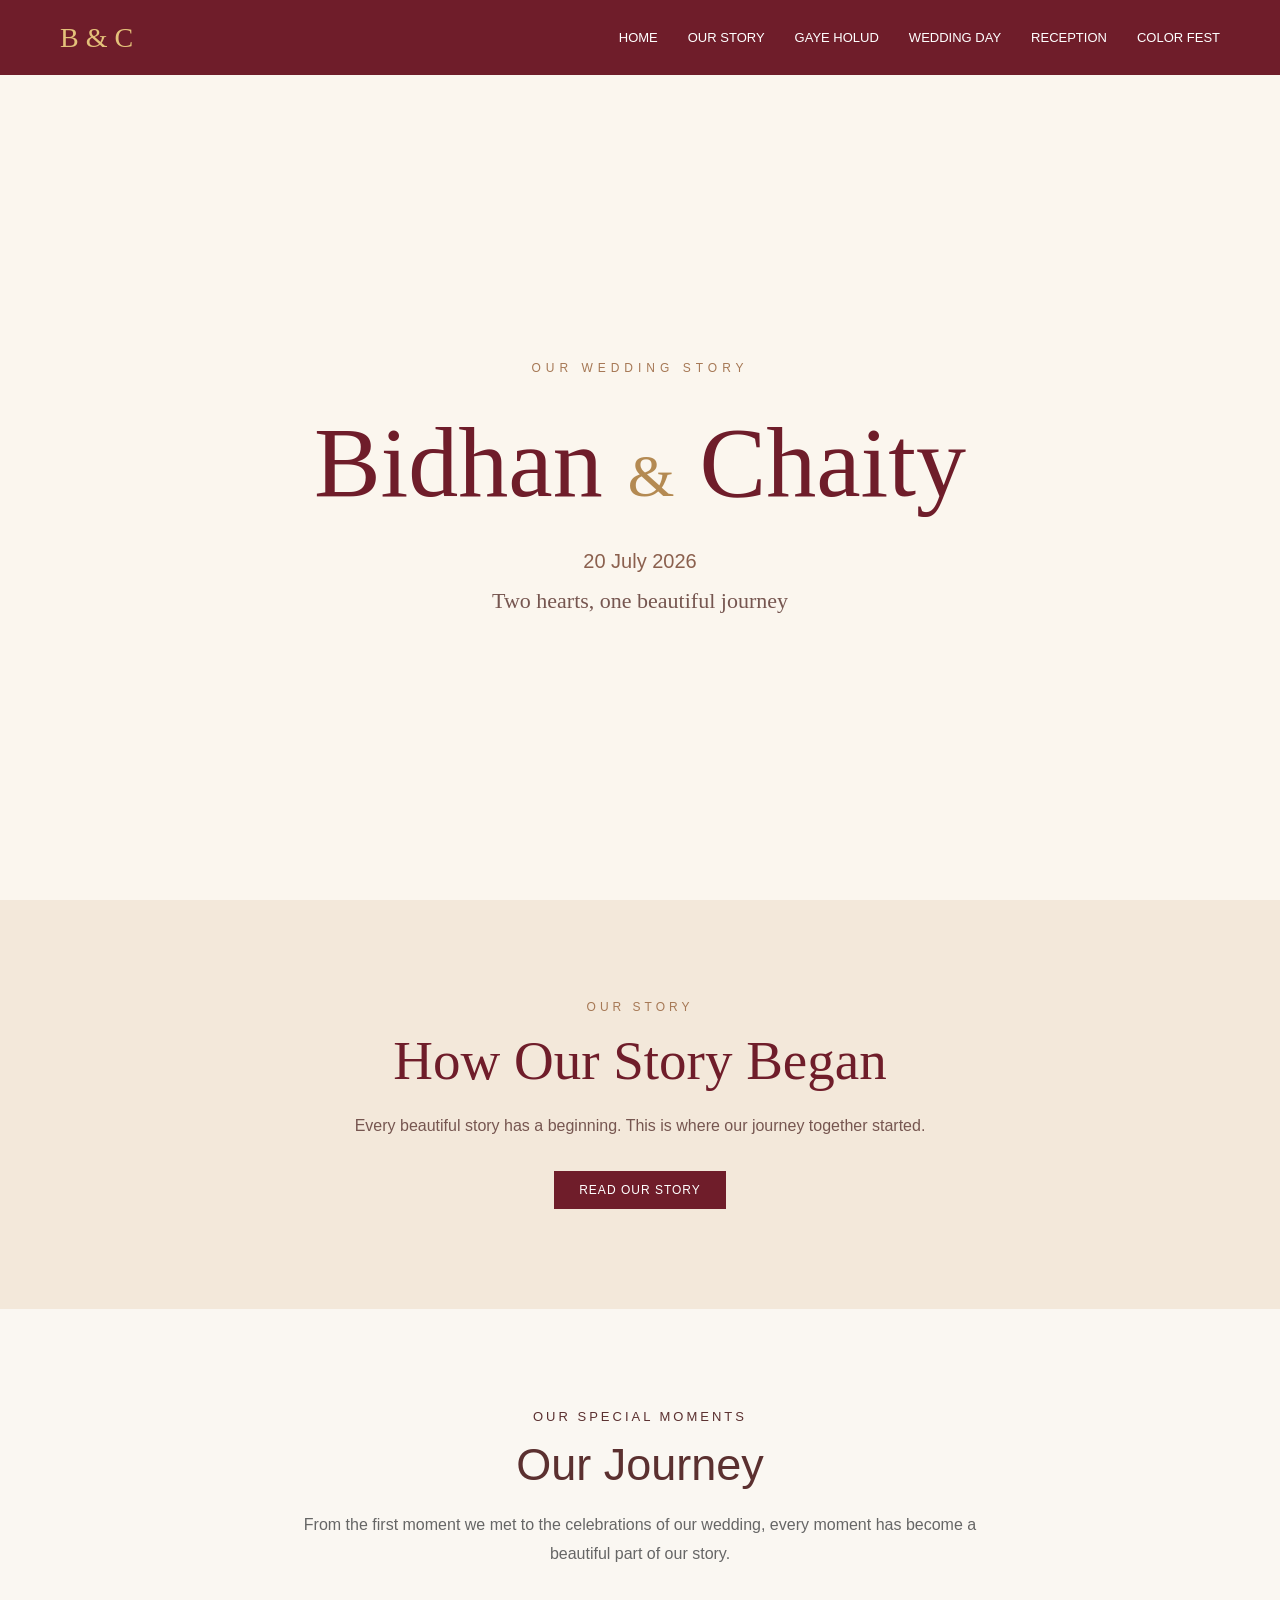
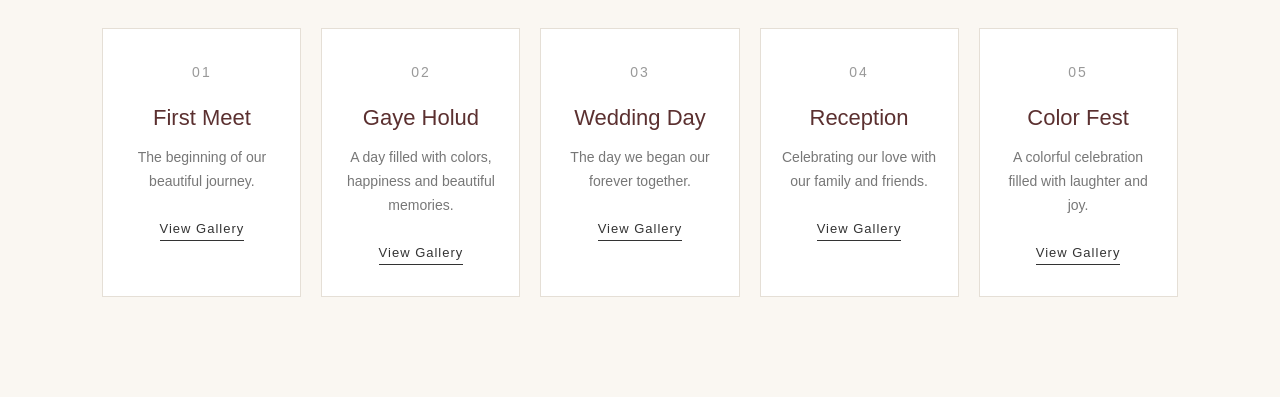
==== index.html @ 55368a43 "initial commit" ====
<!DOCTYPE html>
<html lang="en">
<head>
    <meta charset="UTF-8">
    <meta name="viewport" content="width=device-width, initial-scale=1.0">

    <title>Bidhan & Chaity</title>

    <link rel="stylesheet" href="style.css">
</head>

<body>

    <nav>
        <div class="logo">B & C</div>

        <div class="menu">
            <a href="#">Home</a>
            <a href="#">Our Story</a>
            <a href="#">Gaye Holud</a>
            <a href="#">Wedding Day</a>
            <a href="#">Reception</a>
            <a href="#">Color Fest</a>
        </div>
    </nav>


    <section class="hero">

        <p>OUR WEDDING STORY</p>

        <h1>
            Bidhan
            <span>&</span>
            Chaity
        </h1>

        <h3>20 July 2026</h3>

        <p class="subtitle">
            Two hearts, one beautiful journey
        </p>

    </section>
    <section class="our-story">

    <p class="section-title">
        OUR STORY
    </p>

    <h2>
        How Our Story Began
    </h2>

    <p class="story-text">
        Every beautiful story has a beginning.
        This is where our journey together started.
    </p>

    <a href="#" class="story-button">
        Read Our Story
    </a>

</section>
<section class="journey" id="journey">

    <div class="section-heading">
        <p class="small-title">OUR SPECIAL MOMENTS</p>
        <h2>Our Journey</h2>
        <p class="section-description">
            From the first moment we met to the celebrations of our wedding,
            every moment has become a beautiful part of our story.
        </p>
    </div>

    <div class="journey-container">

        <div class="journey-item">
            <div class="journey-number">01</div>
            <h3>First Meet</h3>
            <p>
                The beginning of our beautiful journey.
            </p>
            <a href="#">View Gallery</a>
        </div>

        <div class="journey-item">
            <div class="journey-number">02</div>
            <h3>Gaye Holud</h3>
            <p>
                A day filled with colors, happiness and beautiful memories.
            </p>
            <a href="#">View Gallery</a>
        </div>

        <div class="journey-item">
            <div class="journey-number">03</div>
            <h3>Wedding Day</h3>
            <p>
                The day we began our forever together.
            </p>
            <a href="#">View Gallery</a>
        </div>

        <div class="journey-item">
            <div class="journey-number">04</div>
            <h3>Reception</h3>
            <p>
                Celebrating our love with our family and friends.
            </p>
            <a href="#">View Gallery</a>
        </div>

        <div class="journey-item">
            <div class="journey-number">05</div>
            <h3>Color Fest</h3>
            <p>
                A colorful celebration filled with laughter and joy.
            </p>
            <a href="#">View Gallery</a>
        </div>

    </div>

</section>

</body>
</html>
---- style.css ----
* {
    margin: 0;
    padding: 0;
    box-sizing: border-box;
}

body {
    background: #fbf6ee;
    color: #5b3030;
    font-family: Arial, sans-serif;
}


/* NAVBAR */

nav {
    height: 75px;

    display: flex;
    align-items: center;
    justify-content: space-between;

    padding: 0 60px;

    background: #6f1d2a;
}

.logo {
    color: #e4c17a;
    font-size: 28px;
    font-family: Georgia, serif;
}

.menu {
    display: flex;
    gap: 30px;
}

.menu a {
    color: white;
    text-decoration: none;

    font-size: 13px;
    text-transform: uppercase;
}

.menu a:hover {
    color: #e4c17a;
}


/* HERO */

.hero {
    height: calc(100vh - 75px);

    display: flex;
    flex-direction: column;

    justify-content: center;
    align-items: center;

    text-align: center;
}

.hero > p:first-child {
    color: #a67855;

    font-size: 12px;

    letter-spacing: 5px;
}

.hero h1 {
    font-family: Georgia, serif;

    font-size: 100px;

    font-weight: normal;

    color: #6f1d2a;

    margin: 30px 0;
}

.hero h1 span {
    color: #b48a52;

    font-size: 60px;
}

.hero h3 {
    font-size: 20px;

    font-weight: normal;

    color: #8b604e;
}

.subtitle {
    margin-top: 15px;

    font-family: Georgia, serif;

    font-size: 22px;

    color: #765650;
}
/* OUR STORY */

.our-story {
    padding: 100px 20px;

    text-align: center;

    background: #f3e8da;
}

.section-title {
    color: #a67855;

    font-size: 12px;

    letter-spacing: 4px;

    margin-bottom: 15px;
}

.our-story h2 {
    font-family: Georgia, serif;

    font-size: 55px;

    font-weight: normal;

    color: #6f1d2a;

    margin-bottom: 20px;
}

.story-text {
    max-width: 600px;

    margin: auto;

    color: #765650;

    font-size: 16px;

    line-height: 1.8;
}

.story-button {
    display: inline-block;

    margin-top: 30px;

    padding: 12px 25px;

    background: #6f1d2a;

    color: white;

    text-decoration: none;

    font-size: 12px;

    text-transform: uppercase;

    letter-spacing: 1px;
}

.story-button:hover {
    background: #8b2938;
}

/* =========================
   OUR JOURNEY
========================= */

.journey {
    padding: 100px 8%;
    background: #faf7f2;
}

.section-heading {
    text-align: center;
    max-width: 700px;
    margin: 0 auto 60px;
}

.small-title {
    font-size: 13px;
    letter-spacing: 3px;
    text-transform: uppercase;
    margin-bottom: 15px;
}

.section-heading h2 {
    font-size: 45px;
    font-weight: 400;
    margin-bottom: 20px;
}

.section-description {
    font-size: 16px;
    line-height: 1.8;
    color: #666;
}

.journey-container {
    max-width: 1100px;
    margin: auto;
    display: grid;
    grid-template-columns: repeat(5, 1fr);
    gap: 20px;
}

.journey-item {
    text-align: center;
    padding: 35px 20px;
    border: 1px solid #e5dfd6;
    background: #fff;
    transition: transform 0.3s ease;
}

.journey-item:hover {
    transform: translateY(-8px);
}

.journey-number {
    font-size: 14px;
    letter-spacing: 2px;
    margin-bottom: 25px;
    color: #999;
}

.journey-item h3 {
    font-size: 22px;
    font-weight: 400;
    margin-bottom: 15px;
}

.journey-item p {
    font-size: 14px;
    line-height: 1.7;
    color: #777;
    margin-bottom: 25px;
}

.journey-item a {
    text-decoration: none;
    font-size: 13px;
    letter-spacing: 1px;
    color: #333;
    border-bottom: 1px solid #333;
    padding-bottom: 4px;
}
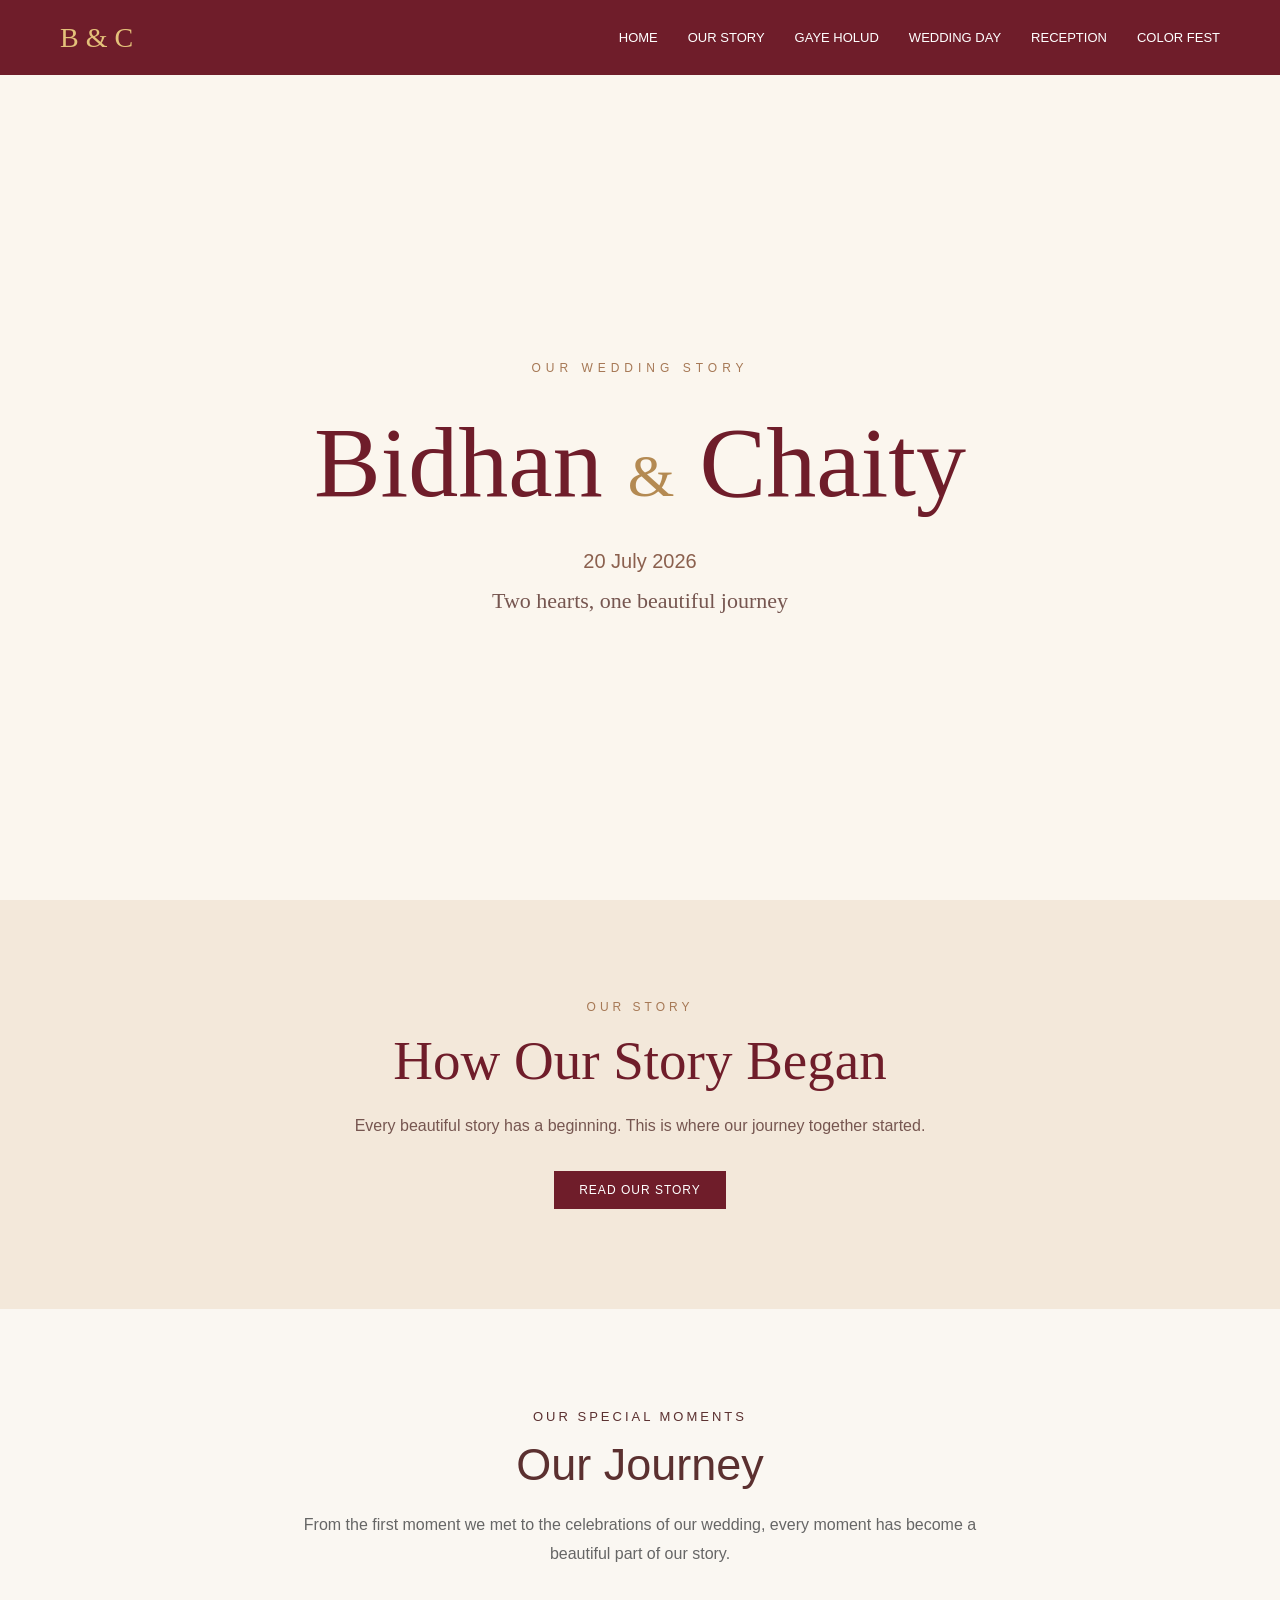
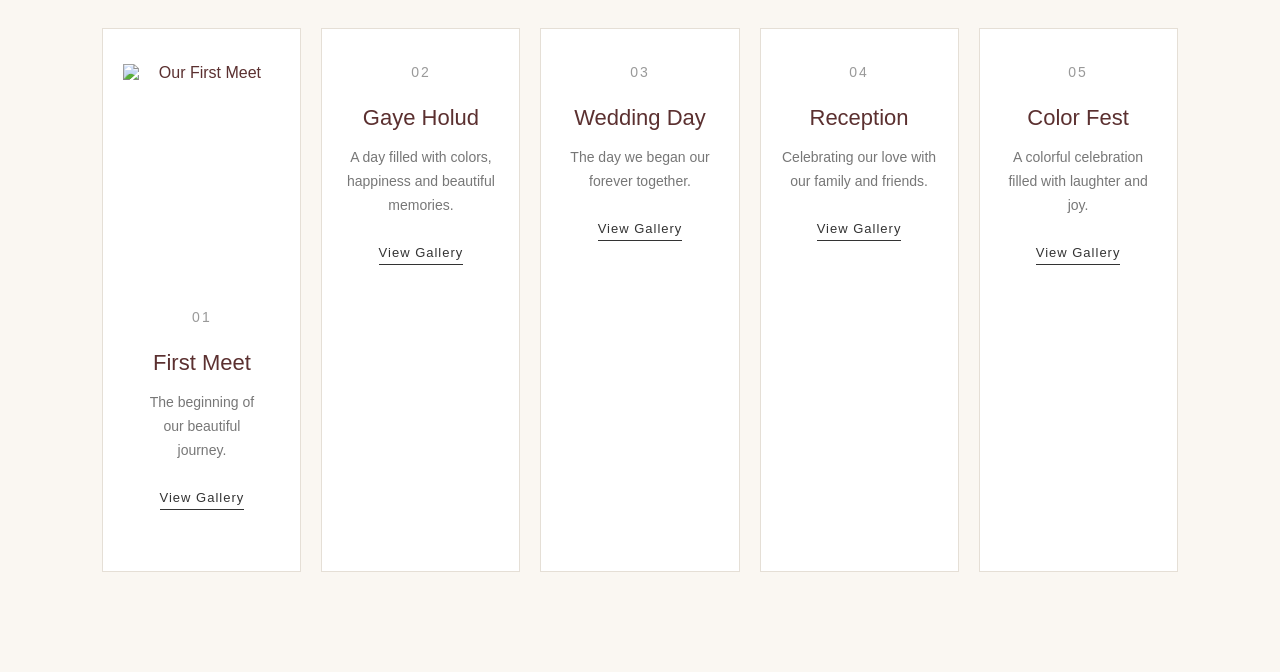
==== commit 6da704cf: "Refactor journey section: restructure HTML for first meet and add styling for journey images" ====
--- a/index.html
+++ b/index.html
@@ -76,13 +76,24 @@
     <div class="journey-container">
 
         <div class="journey-item">
-            <div class="journey-number">01</div>
-            <h3>First Meet</h3>
-            <p>
-                The beginning of our beautiful journey.
-            </p>
-            <a href="#">View Gallery</a>
-        </div>
+
+    <div class="journey-image">
+        <img src="D:\wedding\images\first-meet\chaity.png" alt="Our First Meet">
+    </div>
+
+    <div class="journey-content">
+        <div class="journey-number">01</div>
+
+        <h3>First Meet</h3>
+
+        <p>
+            The beginning of our beautiful journey.
+        </p>
+
+        <a href="#">View Gallery</a>
+    </div>
+
+</div>
 
         <div class="journey-item">
             <div class="journey-number">02</div>
--- a/style.css
+++ b/style.css
@@ -255,4 +255,20 @@
     color: #333;
     border-bottom: 1px solid #333;
     padding-bottom: 4px;
+}
+.journey-image {
+    width: 100%;
+    height: 220px;
+    overflow: hidden;
+}
+
+.journey-image img {
+    width: 100%;
+    height: 100%;
+    object-fit: cover;
+    display: block;
+}
+
+.journey-content {
+    padding: 25px 20px 30px;
 }
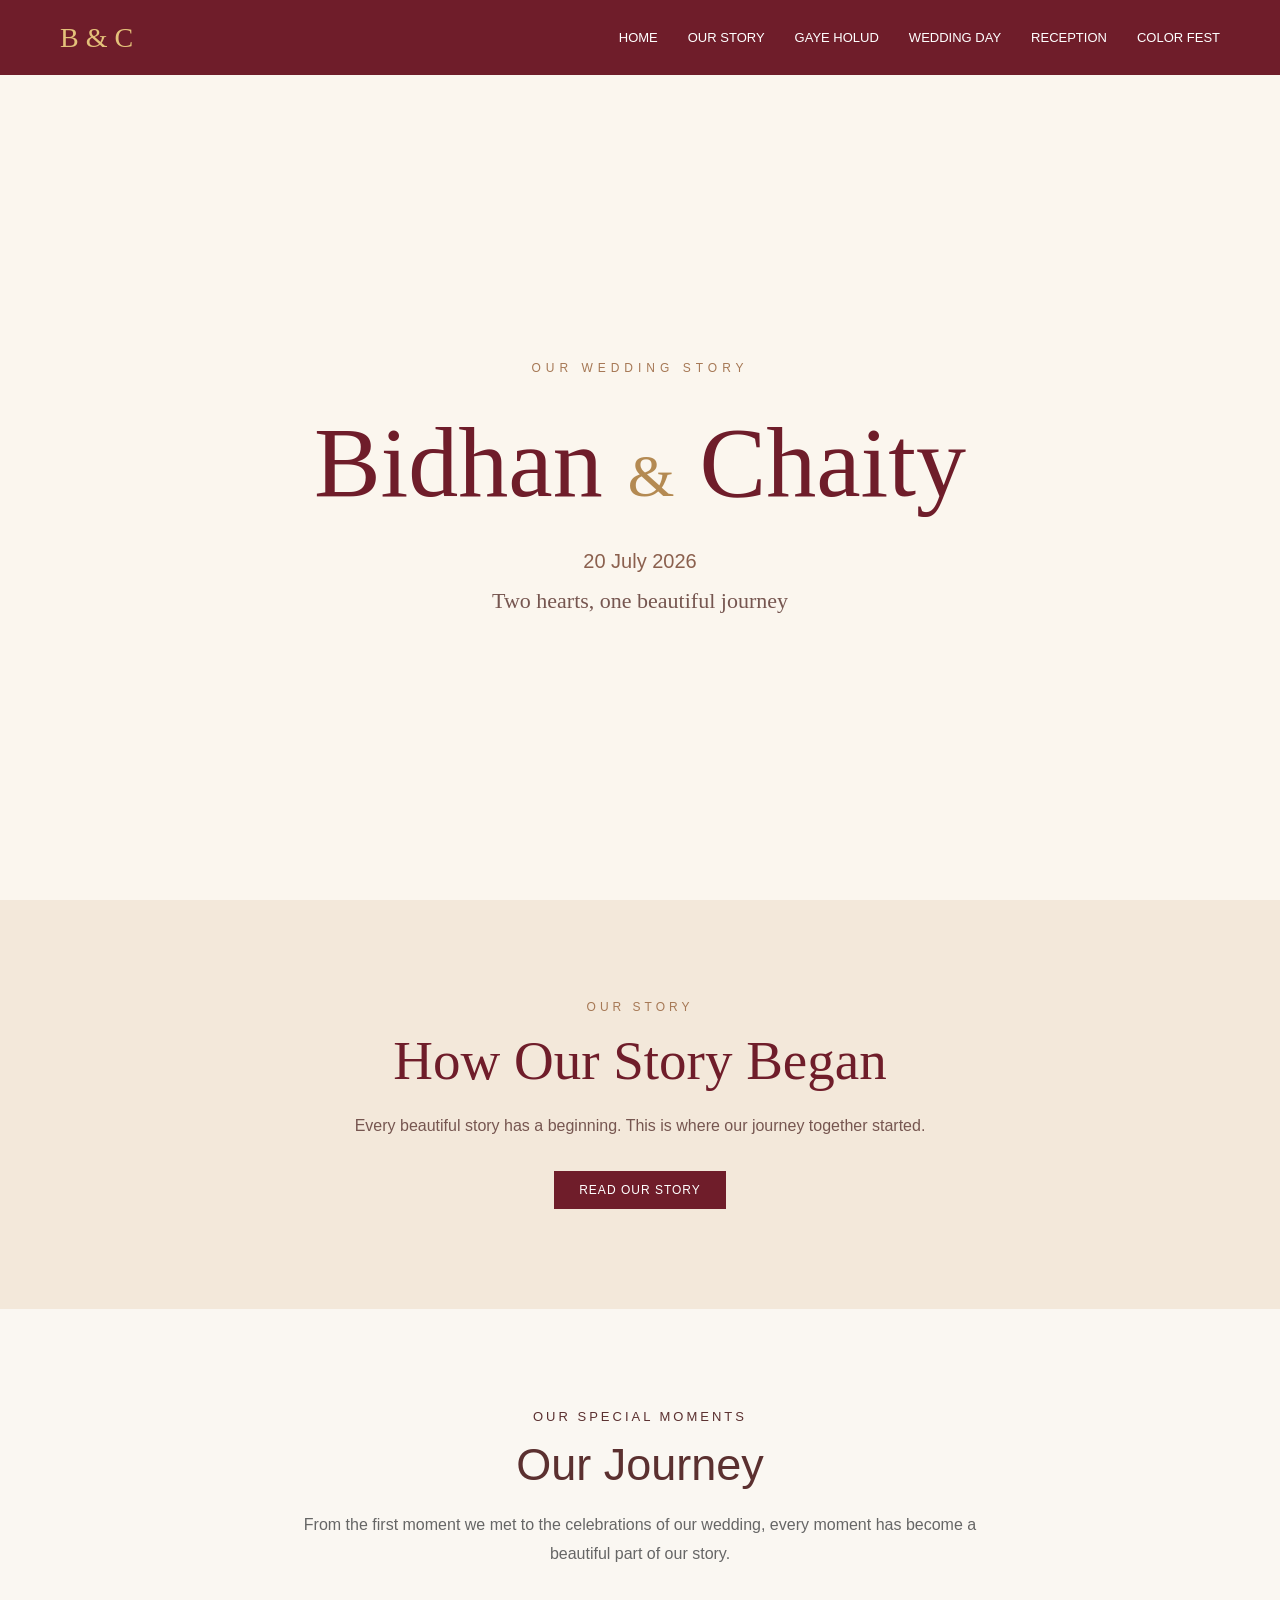
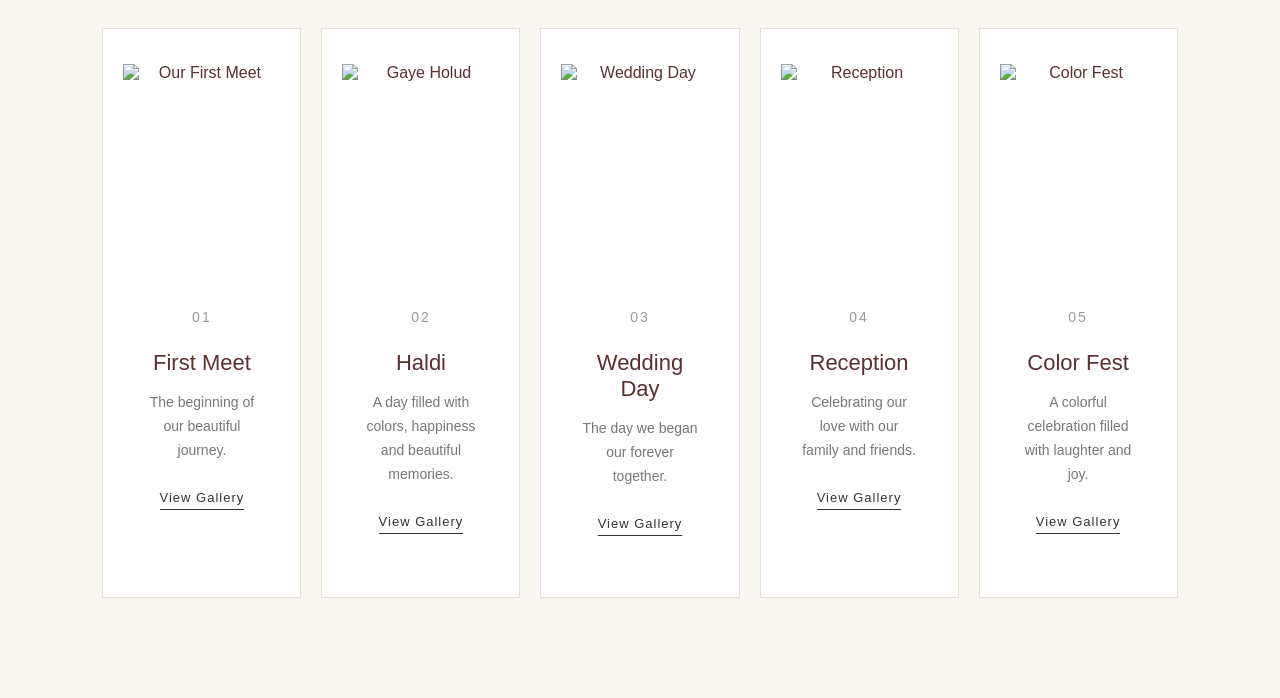
==== commit 9ea11a19: "Add gallery page for First Meet and update styles" ====
--- a/index.html
+++ b/index.html
@@ -90,46 +90,90 @@
             The beginning of our beautiful journey.
         </p>
 
+        <a href="galleries/first-meet.html">View Gallery</a>
+    </div>
+
+</div>
+
+        <div class="journey-item">
+
+    <div class="journey-image">
+        <img src="images/gaye-holud/Artist Click-2527.jpg" alt="Gaye Holud">
+    </div>
+
+    <div class="journey-content">
+        <div class="journey-number">02</div>
+
+        <h3>Haldi</h3>
+
+        <p>
+            A day filled with colors, happiness and beautiful memories.
+        </p>
+
         <a href="#">View Gallery</a>
     </div>
 
 </div>
 
         <div class="journey-item">
-            <div class="journey-number">02</div>
-            <h3>Gaye Holud</h3>
-            <p>
-                A day filled with colors, happiness and beautiful memories.
-            </p>
-            <a href="#">View Gallery</a>
-        </div>
+
+    <div class="journey-image">
+        <img src="images/wedding-day/Artist Click-1857.jpg" alt="Wedding Day">
+    </div>
+
+    <div class="journey-content">
+        <div class="journey-number">03</div>
+
+        <h3>Wedding Day</h3>
+
+        <p>
+            The day we began our forever together.
+        </p>
+
+        <a href="#">View Gallery</a>
+    </div>
+
+</div>
 
         <div class="journey-item">
-            <div class="journey-number">03</div>
-            <h3>Wedding Day</h3>
-            <p>
-                The day we began our forever together.
-            </p>
-            <a href="#">View Gallery</a>
-        </div>
+
+    <div class="journey-image">
+        <img src="images/reception/Artist Click-2628.jpg" alt="Reception">
+    </div>
+
+    <div class="journey-content">
+        <div class="journey-number">04</div>
+
+        <h3>Reception</h3>
+
+        <p>
+            Celebrating our love with our family and friends.
+        </p>
+
+        <a href="#">View Gallery</a>
+    </div>
+
+</div>
 
         <div class="journey-item">
-            <div class="journey-number">04</div>
-            <h3>Reception</h3>
-            <p>
-                Celebrating our love with our family and friends.
-            </p>
-            <a href="#">View Gallery</a>
-        </div>
 
-        <div class="journey-item">
-            <div class="journey-number">05</div>
-            <h3>Color Fest</h3>
-            <p>
-                A colorful celebration filled with laughter and joy.
-            </p>
-            <a href="#">View Gallery</a>
-        </div>
+    <div class="journey-image">
+        <img src="images/color-fest/Artist Click-3565.jpg" alt="Color Fest">
+    </div>
+
+    <div class="journey-content">
+        <div class="journey-number">05</div>
+
+        <h3>Color Fest</h3>
+
+        <p>
+            A colorful celebration filled with laughter and joy.
+        </p>
+
+        <a href="#">View Gallery</a>
+    </div>
+
+</div>
 
     </div>
 
--- a/style.css
+++ b/style.css
@@ -271,4 +271,64 @@
 
 .journey-content {
     padding: 25px 20px 30px;
+}
+
+/* =========================
+   GALLERY PAGE
+========================= */
+
+.gallery-page {
+    min-height: 100vh;
+    padding: 80px 8%;
+    background: #faf7f2;
+}
+
+.gallery-header {
+    max-width: 700px;
+    margin: 0 auto 60px;
+    text-align: center;
+}
+
+.gallery-header h1 {
+    font-size: 50px;
+    font-weight: 400;
+    margin: 15px 0;
+}
+
+.gallery-header p {
+    color: #777;
+    line-height: 1.7;
+}
+
+.back-button {
+    display: inline-block;
+    margin-bottom: 40px;
+    text-decoration: none;
+    color: #333;
+    font-size: 14px;
+}
+
+.photo-gallery {
+    max-width: 1100px;
+    margin: auto;
+
+    display: grid;
+    grid-template-columns: repeat(3, 1fr);
+
+    gap: 20px;
+}
+
+.photo-gallery img {
+    width: 100%;
+    height: 350px;
+
+    object-fit: cover;
+
+    display: block;
+
+    transition: transform 0.3s ease;
+}
+
+.photo-gallery img:hover {
+    transform: scale(1.02);
 }
